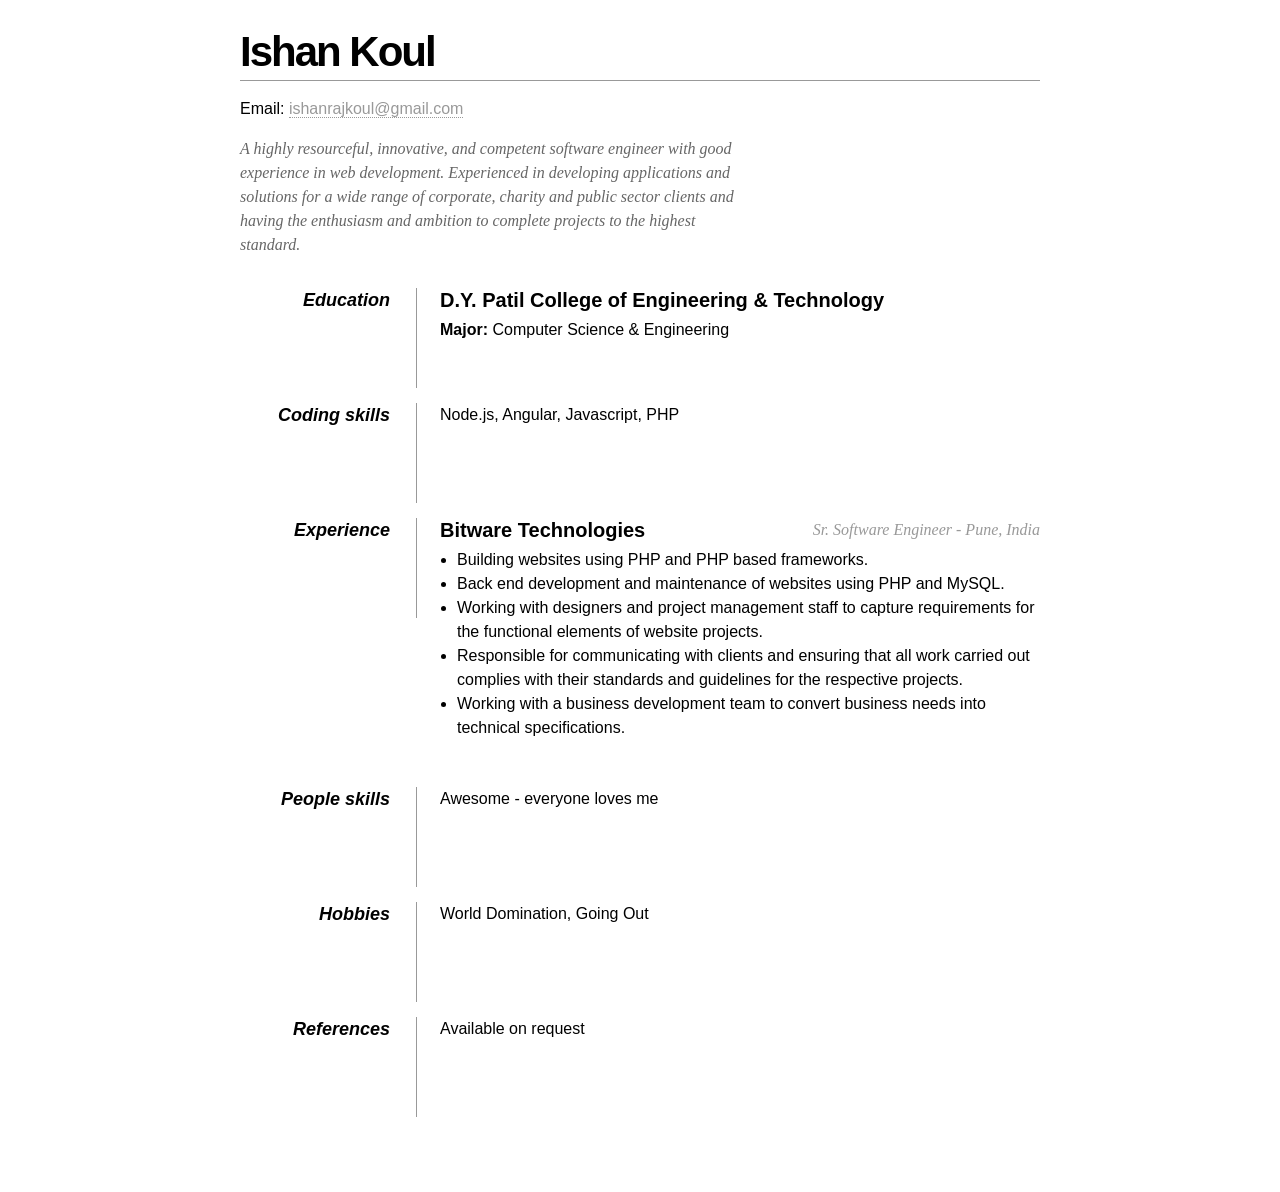
==== index.html @ ee238f2f "initial commit" ====
<!DOCTYPE html PUBLIC "-//W3C//DTD XHTML 1.0 Strict//EN"
"http://www.w3.org/TR/xhtml1/DTD/xhtml1-strict.dtd">

<html xmlns="http://www.w3.org/1999/xhtml" xml:lang="en" lang="en">

<head>
     <meta http-equiv="Content-Type" content="text/html; charset=utf-8"/>

     <title>Ishan Koul</title>

     <style type="text/css">
        * { margin: 0; padding: 0; }
        body { font: 16px Helvetica, Sans-Serif; line-height: 24px; background: url(images/noise.jpg); }
        .clear { clear: both; }
        #page-wrap { width: 800px; margin: 40px auto 60px; }
        #pic { float: right; margin: -30px 0 0 0; }
        h1 { margin: 0 0 16px 0; padding: 0 0 16px 0; font-size: 42px; font-weight: bold; letter-spacing: -2px; border-bottom: 1px solid #999; }
        h2 { font-size: 20px; margin: 0 0 6px 0; position: relative; }
        h2 span { position: absolute; bottom: 0; right: 0; font-style: italic; font-family: Georgia, Serif; font-size: 16px; color: #999; font-weight: normal; }
        p { margin: 0 0 16px 0; }
        a { color: #999; text-decoration: none; border-bottom: 1px dotted #999; }
        a:hover { border-bottom-style: solid; color: black; }
        ul { margin: 0 0 32px 17px; }
        #objective { width: 500px; float: left; }
        #objective p { font-family: Georgia, Serif; font-style: italic; color: #666; }
        dt { font-style: italic; font-weight: bold; font-size: 18px; text-align: right; padding: 0 26px 0 0; width: 150px; float: left; height: 100px; border-right: 1px solid #999;  }
        dd { width: 600px; float: right; }
        dd.clear { float: none; margin: 0; height: 15px; }
     </style>
</head>

<body>

    <div id="page-wrap">
    
        <!--<img src="images/new1.jpg" alt="Photo of Ishan" id="pic" />-->
    
        <div id="contact-info" class="vcard">
        
            <!-- Microformats! -->
        
            <h1 class="fn">Ishan Koul</h1>
        
            <p>
                Email: <a class="email" href="mailto:ishanrajkoul@gmail.com">ishanrajkoul@gmail.com</a>
            </p>
        </div>
                
        <div id="objective">
            <p>
                A highly resourceful, innovative, and competent software engineer with good experience in web development. 
                Experienced in developing applications and solutions for a wide range of corporate, charity and public sector clients and having the enthusiasm and ambition to complete projects to the highest standard.
            </p>
        </div>
        
        <div class="clear"></div>
        
        <dl>
            <dd class="clear"></dd>
            
            <dt>Education</dt>
            <dd>
                <h2>D.Y. Patil College of Engineering & Technology</h2>
                <p><strong>Major:</strong> Computer Science & Engineering<br />
            </dd>
            
            <dd class="clear"></dd>
            
            <dt>Coding skills</dt>
            <dd>
                <p>Node.js, Angular, Javascript, PHP</p>
            </dd>
            
            <dd class="clear"></dd>
            
            <dt>Experience</dt>
            <dd>
                <h2>Bitware Technologies <span>Sr. Software Engineer - Pune, India</span></h2>
                <ul>
                    <li>Building websites using PHP and PHP based frameworks.</li>
                    <li>Back end development and maintenance of websites using PHP and MySQL.</li>
                    <li>Working with designers and project management staff to capture requirements for the functional 
                        elements of website projects. </li>
                    <li>Responsible for communicating with clients and ensuring that all work carried out complies with 
                        their standards and guidelines for the respective projects.</li>
                    <li>Working with a business development team to convert business needs into technical specifications.</li>
                </ul>

            </dd>
            
            <dd class="clear"></dd>

            <dt>People skills</dt>
            <dd>Awesome - everyone loves me</dd>
            
            <dd class="clear"></dd>
            
            <dt>Hobbies</dt>
            <dd>World Domination, Going Out</dd>

            <dd class="clear"></dd>
            
            <dt>References</dt>
            <dd>Available on request</dd>
            
            <dd class="clear"></dd>
        </dl>
        
        <div class="clear"></div>
    
    </div>

</body>

</html>
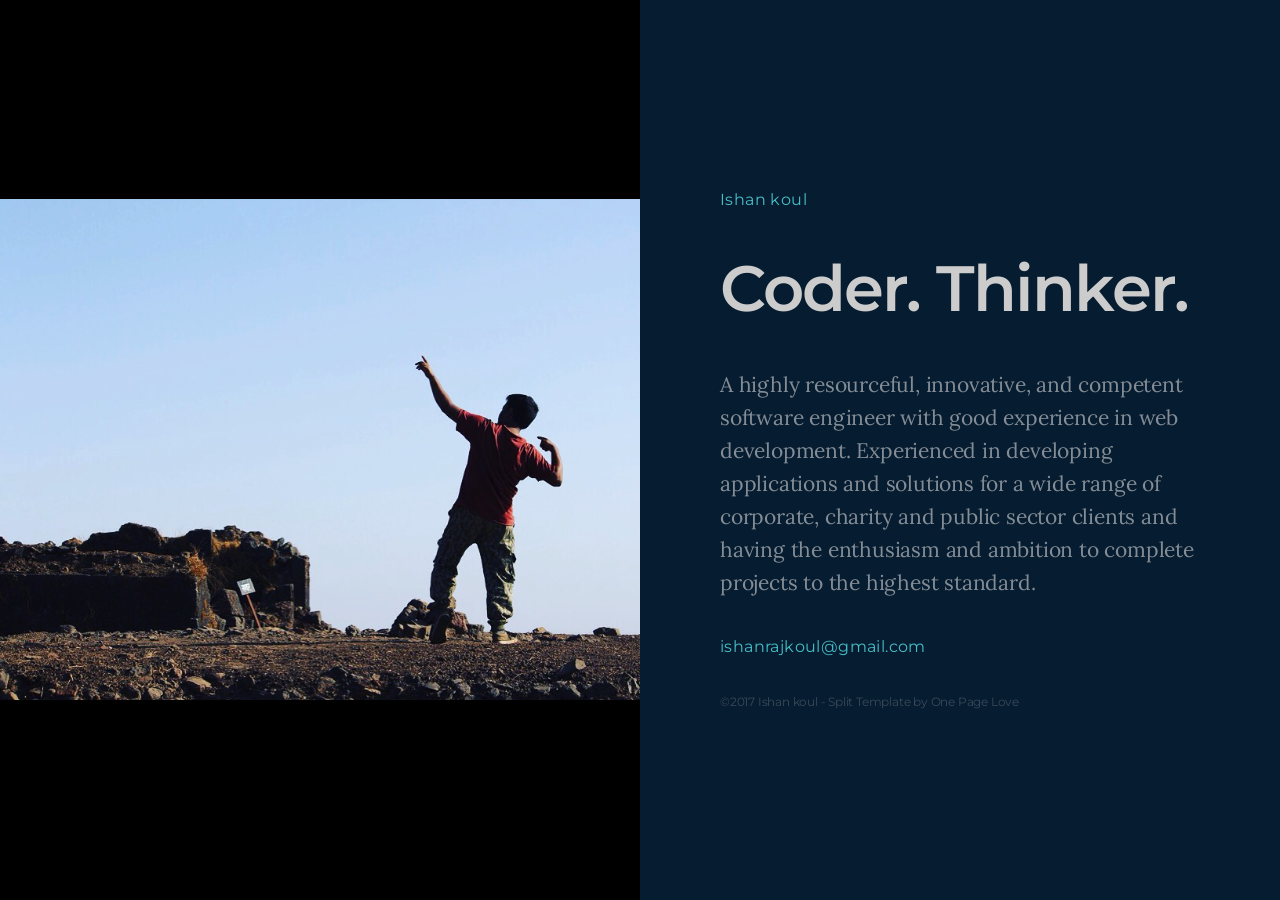
==== commit d10b57e2: "version 1.0" ====
--- a/index.html
+++ b/index.html
@@ -1,115 +1,77 @@
-<!DOCTYPE html PUBLIC "-//W3C//DTD XHTML 1.0 Strict//EN"
-"http://www.w3.org/TR/xhtml1/DTD/xhtml1-strict.dtd">
-
-<html xmlns="http://www.w3.org/1999/xhtml" xml:lang="en" lang="en">
+<!DOCTYPE html>
+<html lang="en-US">
 
 <head>
-     <meta http-equiv="Content-Type" content="text/html; charset=utf-8"/>
 
-     <title>Ishan Koul</title>
+	<meta charset="UTF-8" />
+	<meta http-equiv="X-UA-Compatible" content="IE=edge" />
+	
+	<!-- SEO -->
+	<title>Ishan Koul - Bio</title>
+	<meta name="description" content="Bio of Ishan koul" />
+	<meta name="robots" content="index, follow" />
+	<meta name="referrer" content="always" />
 
-     <style type="text/css">
-        * { margin: 0; padding: 0; }
-        body { font: 16px Helvetica, Sans-Serif; line-height: 24px; background: url(images/noise.jpg); }
-        .clear { clear: both; }
-        #page-wrap { width: 800px; margin: 40px auto 60px; }
-        #pic { float: right; margin: -30px 0 0 0; }
-        h1 { margin: 0 0 16px 0; padding: 0 0 16px 0; font-size: 42px; font-weight: bold; letter-spacing: -2px; border-bottom: 1px solid #999; }
-        h2 { font-size: 20px; margin: 0 0 6px 0; position: relative; }
-        h2 span { position: absolute; bottom: 0; right: 0; font-style: italic; font-family: Georgia, Serif; font-size: 16px; color: #999; font-weight: normal; }
-        p { margin: 0 0 16px 0; }
-        a { color: #999; text-decoration: none; border-bottom: 1px dotted #999; }
-        a:hover { border-bottom-style: solid; color: black; }
-        ul { margin: 0 0 32px 17px; }
-        #objective { width: 500px; float: left; }
-        #objective p { font-family: Georgia, Serif; font-style: italic; color: #666; }
-        dt { font-style: italic; font-weight: bold; font-size: 18px; text-align: right; padding: 0 26px 0 0; width: 150px; float: left; height: 100px; border-right: 1px solid #999;  }
-        dd { width: 600px; float: right; }
-        dd.clear { float: none; margin: 0; height: 15px; }
-     </style>
+	<!-- Social & Open Graph -->
+
+	<!-- Favicon -->
+	<link rel="icon" type="image/png" href="images/favicon.png" sizes="32x32">
+
+	<!-- Styles -->
+	<link rel='stylesheet' href='assets/css/split.css' type='text/css' media='screen' />
+	<meta name="viewport" content="width=device-width,initial-scale=1" />
+
 </head>
 
-<body>
+<body id="fullsingle" class="page-template-page-fullsingle-split">
 
-    <div id="page-wrap">
-    
-        <!--<img src="images/new1.jpg" alt="Photo of Ishan" id="pic" />-->
-    
-        <div id="contact-info" class="vcard">
-        
-            <!-- Microformats! -->
-        
-            <h1 class="fn">Ishan Koul</h1>
-        
-            <p>
-                Email: <a class="email" href="mailto:ishanrajkoul@gmail.com">ishanrajkoul@gmail.com</a>
-            </p>
-        </div>
-                
-        <div id="objective">
-            <p>
-                A highly resourceful, innovative, and competent software engineer with good experience in web development. 
-                Experienced in developing applications and solutions for a wide range of corporate, charity and public sector clients and having the enthusiasm and ambition to complete projects to the highest standard.
-            </p>
-        </div>
-        
-        <div class="clear"></div>
-        
-        <dl>
-            <dd class="clear"></dd>
-            
-            <dt>Education</dt>
-            <dd>
-                <h2>D.Y. Patil College of Engineering & Technology</h2>
-                <p><strong>Major:</strong> Computer Science & Engineering<br />
-            </dd>
-            
-            <dd class="clear"></dd>
-            
-            <dt>Coding skills</dt>
-            <dd>
-                <p>Node.js, Angular, Javascript, PHP</p>
-            </dd>
-            
-            <dd class="clear"></dd>
-            
-            <dt>Experience</dt>
-            <dd>
-                <h2>Bitware Technologies <span>Sr. Software Engineer - Pune, India</span></h2>
-                <ul>
-                    <li>Building websites using PHP and PHP based frameworks.</li>
-                    <li>Back end development and maintenance of websites using PHP and MySQL.</li>
-                    <li>Working with designers and project management staff to capture requirements for the functional 
-                        elements of website projects. </li>
-                    <li>Responsible for communicating with clients and ensuring that all work carried out complies with 
-                        their standards and guidelines for the respective projects.</li>
-                    <li>Working with a business development team to convert business needs into technical specifications.</li>
-                </ul>
+<div class="fs-split">
 
-            </dd>
-            
-            <dd class="clear"></dd>
+	<!-- Image Side -->
+	<div class="split-image">
 
-            <dt>People skills</dt>
-            <dd>Awesome - everyone loves me</dd>
-            
-            <dd class="clear"></dd>
-            
-            <dt>Hobbies</dt>
-            <dd>World Domination, Going Out</dd>
+	</div>
 
-            <dd class="clear"></dd>
-            
-            <dt>References</dt>
-            <dd>Available on request</dd>
-            
-            <dd class="clear"></dd>
-        </dl>
-        
-        <div class="clear"></div>
-    
-    </div>
+	<!-- Content Side -->
+	<div class="split-content">
+
+		<div class="split-content-vertically-center">
+		
+			<div class="split-intro">
+				
+				<h1>Ishan koul</h1>
+
+				<span class="tagline">Coder. Thinker.</span>
+
+			</div>
+
+			<div class="split-bio">
+				
+				<p>A highly resourceful, innovative, and competent software engineer with good experience in web development. Experienced in developing applications and solutions for a wide range of corporate, charity and public sector clients and having the enthusiasm and ambition to complete projects to the highest standard. </p>
+
+			</div>
+
+			<div class="split-intro">			
+					<h1>ishanrajkoul@gmail.com</h1>	
+			</div>
+
+			<div class="split-credit">
+
+					<p>©2017 <a href="#">Ishan koul</a> - <a href="https://onepagelove.com/split">Split Template</a> by <a href="https://onepagelove.com">One Page Love</a></p>
+	
+					<!-- 
+					To edit this credit you can remove the CC3.0 license for only $5 here: https://onepagelove.com/split 
+					this really helps contribute towards us developing more templates and means the world to me!
+					Cheers, Rob (@robhope)
+					-->
+	
+				</div>
+
+		</div>
+
+	</div>
+
+</div>
 
 </body>
-
 </html>
--- a/assets/css/split.css
+++ b/assets/css/split.css
@@ -0,0 +1,274 @@
+/*
+Template Name: Split
+Author: One Page Love
+Author URI: https://onepagelove.com
+Template URI: https://onepagelove.com/split
+Description: Split is a centrally-divided layout for a professional online presence with a big image or video left with alongside content.
+*/
+/* -- CSS Reset -- */
+@import url("https://fonts.googleapis.com/css?family=Montserrat:400,600");
+@import url("https://fonts.googleapis.com/css?family=Lora");
+html, body, div, span, applet, object, iframe,
+h1, h2, h3, h4, h5, h6, p, blockquote, pre,
+a, abbr, acronym, address, big, cite, code,
+del, dfn, em, img, ins, kbd, q, s, samp,
+small, strike, strong, sub, sup, tt, var,
+b, u, i, center,
+dl, dt, dd, ol, ul, li,
+fieldset, form, label, legend,
+table, caption, tbody, tfoot, thead, tr, th, td,
+article, aside, canvas, details, embed,
+figure, figcaption, footer, header, hgroup,
+menu, nav, output, ruby, section, summary,
+time, mark, audio, video {
+  margin: 0;
+  padding: 0;
+  border: 0;
+  font-size: 100%;
+  font: inherit;
+  vertical-align: baseline; }
+
+article, aside, details, figcaption, figure,
+footer, header, hgroup, menu, nav, section {
+  display: block; }
+
+body {
+  line-height: 1; }
+
+ol, ul {
+  list-style: none; }
+
+blockquote, q {
+  quotes: none; }
+
+blockquote:before, blockquote:after,
+q:before, q:after {
+  content: '';
+  content: none; }
+
+table {
+  border-collapse: collapse;
+  border-spacing: 0; }
+
+* {
+  -webkit-font-smoothing: antialiased;
+  -moz-osx-font-smoothing: grayscale;
+  text-rendering: optimizeLegibility;
+  -moz-font-feature-settings: "liga" on;
+  margin: 0; }
+
+img.alignright {
+  float: right; }
+
+img.alignleft {
+  float: left; }
+
+img.aligncenter {
+  clear: both;
+  display: block;
+  margin-right: auto;
+  margin-left: auto; }
+
+body {
+  background-color: #FFFFFF;
+  border-style: none; }
+
+body,
+p,
+a,
+a:hover {
+  color: #000000; }
+
+a,
+a:hover {
+  text-decoration: none;
+  border: none;
+  border-style: none;
+  box-shadow: none; }
+
+/* -- Content -- */
+@-webkit-keyframes fadein {
+  from {
+    opacity: 0; }
+  to {
+    opacity: 1; } }
+@keyframes fadein {
+  from {
+    opacity: 0; }
+  to {
+    opacity: 1; } }
+
+html {
+  background-color: #061C30; }
+
+body.page-template-page-fullsingle-split {
+  background-color: #061C30;
+  font-family: 'Montserrat', sans-serif;
+  font-weight: 400;
+  font-size: 21px;
+  line-height: 33px;
+  letter-spacing: -0.2px;
+  color: #848d96;
+  -webkit-animation: fadein 2s;
+          animation: fadein 2s; }
+  body.page-template-page-fullsingle-split p {
+    color: #848d96; }
+
+.fs-split {
+  width: 100vw;
+  height: 100vh;
+  display: -webkit-box;
+  display: -ms-flexbox;
+  display: flex; }
+  @media (max-width: 800px) {
+    .fs-split {
+      height: auto;
+      -ms-flex-wrap: wrap;
+          flex-wrap: wrap; } }
+  .fs-split .split-image {
+    width: 50%;
+    height: 100vh;
+    background-image: url("../../images/background.jpg");
+    background-position: center center;
+    background-size: cover; }
+    @media (max-width: 800px) {
+      .fs-split .split-image {
+        height: 80vh;
+        width: 100%; } }
+  .fs-split .split-content {
+    width: 50%;
+    min-height: 100vh;
+    display: -webkit-box;
+    display: -ms-flexbox;
+    display: flex;
+    -webkit-box-align: center;
+        -ms-flex-align: center;
+            align-items: center;
+    -webkit-box-pack: center;
+        -ms-flex-pack: center;
+            justify-content: center;
+    overflow: auto; }
+    @media (max-width: 800px) {
+      .fs-split .split-content {
+        width: 100%;
+        height: auto; } }
+    .fs-split .split-content .split-content-vertically-center {
+      padding: 80px;
+      max-width: 640px;
+      margin-top: auto;
+      margin-bottom: auto; }
+      @media (max-width: 1200px) {
+        .fs-split .split-content .split-content-vertically-center {
+          padding: 60px; } }
+      @media (max-width: 800px) {
+        .fs-split .split-content .split-content-vertically-center {
+          padding: 40px; } }
+
+.split-intro {
+  font-weight: 600;
+  font-size: 64px;
+  line-height: 80px;
+  letter-spacing: -2px; }
+  .split-intro h1 {
+    font-weight: 400;
+    text-transform: inherit;
+    font-size: 16px;
+    line-height: 16px;
+    margin-bottom: 40px;
+    letter-spacing: 0.4px;
+    color: #47bec7; }
+  .split-intro .tagline {
+    color: #CCCCCC; }
+
+.split-bio {
+  padding: 40px 0 40px 0;
+  font-family: 'Lora', serif; }
+  @media (max-width: 1200px) {
+    .split-bio {
+      padding: 30px 0; } }
+  @media (max-width: 800px) {
+    .split-bio {
+      padding: 20px 0; } }
+  .split-bio p {
+    color: #848d96; }
+  .split-bio a {
+    color: #848d96;
+    transition-duration: 0.5s;
+    border-bottom: 1px dotted #848d96; }
+    .split-bio a:hover {
+      color: #CA486d;
+      transition-duration: 0.1s;
+      border-bottom: 1px dotted #CA486d; }
+
+.split-lists .split-list {
+  width: 30%;
+  display: inline-block;
+  margin-bottom: 40px; }
+  @media (max-width: 500px) {
+    .split-lists .split-list {
+      width: 90%; } }
+  .split-lists .split-list h3 {
+    font-weight: 400;
+    text-transform: uppercase;
+    font-size: 11px;
+    line-height: 11px;
+    margin-bottom: 31px;
+    color: #848d96;
+    letter-spacing: 2px;
+    opacity: 0.5; }
+  .split-lists .split-list ul li {
+    font-size: 16px;
+    line-height: 16px;
+    margin-bottom: 12px; }
+    .split-lists .split-list ul li a {
+      color: #848d96;
+      transition-duration: 0.5s; }
+      .split-lists .split-list ul li a:hover {
+        color: #CA486d;
+        transition-duration: 0.1s; }
+
+.split-credit {
+  opacity: 0.4; }
+  .split-credit p {
+    font-size: 12px;
+    line-height: 14px; }
+    .split-credit p a {
+      color: #848d96; }
+
+.split-video {
+  overflow: hidden;
+  position: relative; }
+
+.video-wrap {
+  position: absolute;
+  top: 50%;
+  left: 50%;
+  -webkit-transform: translate(-50%, -50%);
+          transform: translate(-50%, -50%); }
+
+.video-container {
+  position: relative;
+  overflow: hidden;
+  height: 56.25vw;
+  width: 100vw; }
+  @media (max-aspect-ratio: 16 / 9) {
+    .video-container {
+      height: 100vh;
+      width: 177.7777777778vh; } }
+
+.video-container iframe,
+.video-container object,
+.video-container embed {
+  position: absolute;
+  top: 0;
+  left: 0;
+  width: 100%;
+  height: 100%; }
+
+video.video {
+  -o-object-fit: cover;
+     object-fit: cover;
+  -o-object-position: 50% 50%;
+     object-position: 50% 50%;
+  width: 100%;
+  height: 100%; }
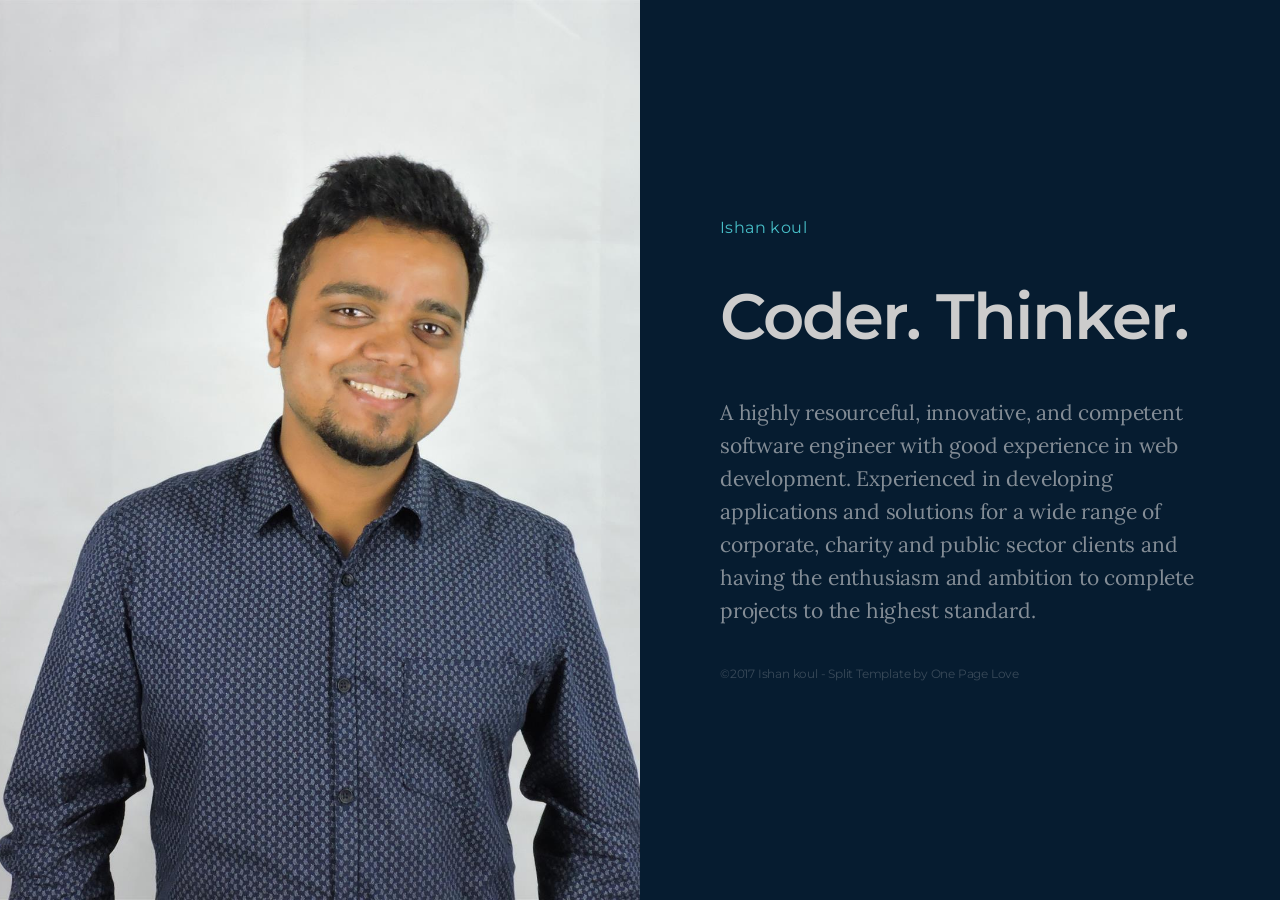
==== commit 5a35a53a: "Update index.html" ====
--- a/index.html
+++ b/index.html
@@ -51,10 +51,6 @@
 
 			</div>
 
-			<div class="split-intro">			
-					<h1>ishanrajkoul@gmail.com</h1>	
-			</div>
-
 			<div class="split-credit">
 
 					<p>©2017 <a href="#">Ishan koul</a> - <a href="https://onepagelove.com/split">Split Template</a> by <a href="https://onepagelove.com">One Page Love</a></p>
@@ -74,4 +70,4 @@
 </div>
 
 </body>
-</html>+</html>
